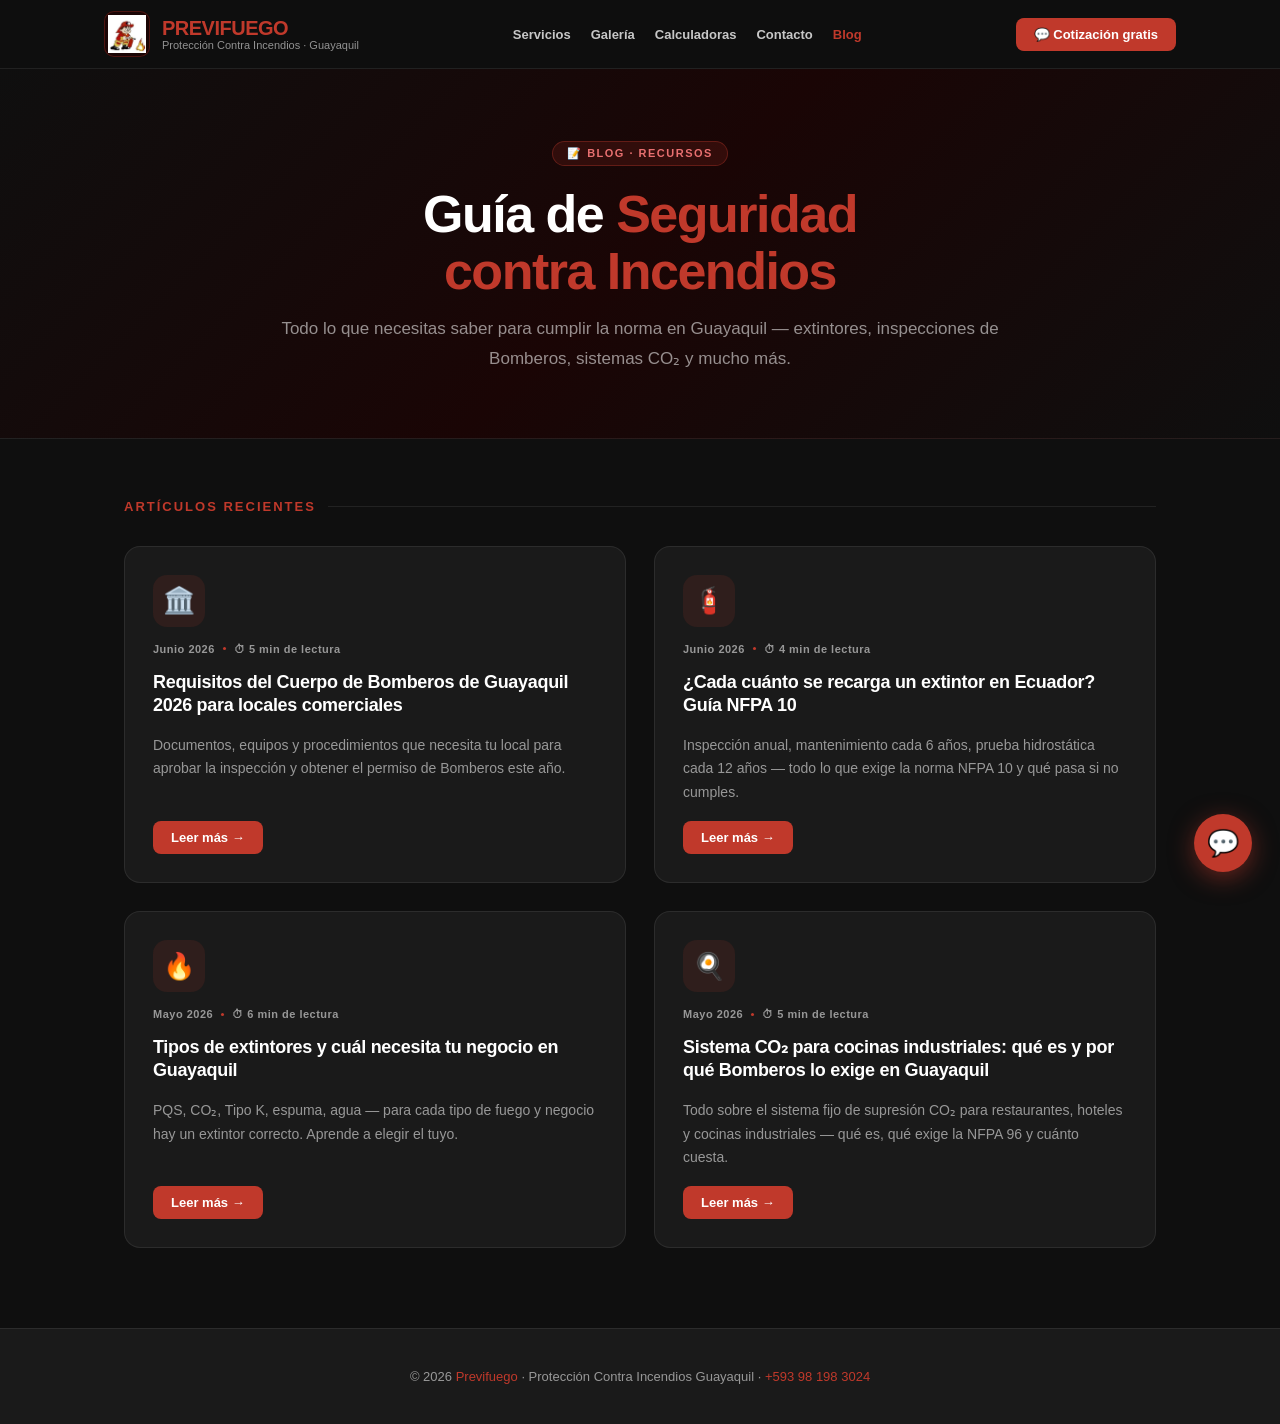
==== blog/index.html @ 10d08423 "Add SEO blog with 4 articles targeting Guayaquil fire safety keywords - Blog index at /blog/ with 4 " ====
<!DOCTYPE html>
<html lang="es">
<head>
<meta charset="UTF-8">
<meta name="viewport" content="width=device-width,initial-scale=1.0">
<title>Blog de Seguridad contra Incendios Guayaquil | Previfuego</title>
<meta name="description" content="Guías prácticas sobre extintores, inspecciones de Bomberos, sistemas CO₂ y normativa NFPA en Guayaquil. Todo lo que necesitas saber para cumplir la norma.">
<meta name="robots" content="index, follow">
<link rel="canonical" href="https://previfuego.com.ec/blog/">
<meta property="og:title" content="Blog de Seguridad contra Incendios | Previfuego Guayaquil">
<meta property="og:description" content="Guías prácticas sobre extintores, inspecciones de Bomberos, sistemas CO₂ y normativa NFPA en Guayaquil.">
<meta property="og:type" content="website">
<meta property="og:url" content="https://previfuego.com.ec/blog/">
<meta property="og:image" content="https://previfuego.com.ec/img/logo-previfuego.jpg">
<link rel="icon" href="../img/logo-previfuego.jpg" type="image/jpeg">
<meta name="theme-color" content="#c0392b">
<style>
*{margin:0;padding:0;box-sizing:border-box;}
:root{--r:#c0392b;--r2:#a93226;--dark:#0f0f0f;--dark2:#1a1a1a;--dark3:#222;--border:rgba(255,255,255,.08);--text:#e8e8e8;--muted:rgba(255,255,255,.55);}
html{scroll-behavior:smooth;overflow-x:hidden;}
body{font-family:-apple-system,BlinkMacSystemFont,'Segoe UI',sans-serif;background:var(--dark);color:var(--text);}
a{text-decoration:none;color:inherit;}
img{max-width:100%;display:block;}

/* NAV */
nav{background:rgba(15,15,15,.97);border-bottom:1px solid var(--border);position:sticky;top:0;z-index:100;backdrop-filter:blur(12px);}
.nw{max-width:1120px;margin:0 auto;padding:0 24px;height:68px;display:flex;align-items:center;justify-content:space-between;gap:16px;}
.nl{display:flex;align-items:center;gap:12px;}
.nli{width:46px;height:46px;border-radius:10px;overflow:hidden;flex-shrink:0;background:#1a0505;display:flex;align-items:center;justify-content:center;border:1px solid rgba(192,57,43,.3);}
.nli img{width:100%;height:100%;object-fit:contain;padding:3px;}
.nlt{font-size:20px;font-weight:800;color:var(--r);letter-spacing:-0.5px;line-height:1;}
.nls{font-size:11px;color:var(--muted);font-weight:500;margin-top:1px;}
.nm{display:flex;gap:20px;}
.nm a{font-size:13px;font-weight:600;color:var(--text);transition:color .15s;white-space:nowrap;opacity:.85;}
.nm a:hover{color:var(--r);opacity:1;}
.nct{background:var(--r);color:#fff;padding:9px 18px;border-radius:8px;font-size:13px;font-weight:700;transition:all .15s;white-space:nowrap;flex-shrink:0;}
.nct:hover{background:var(--r2);transform:translateY(-1px);}
.hbg{display:none;flex-direction:column;gap:5px;cursor:pointer;padding:8px;border:none;background:none;margin-left:8px;}
.hbg span{display:block;width:22px;height:2px;background:var(--text);border-radius:2px;transition:all .25s;}
.hbg.open span:nth-child(1){transform:translateY(7px) rotate(45deg);}
.hbg.open span:nth-child(2){opacity:0;}
.hbg.open span:nth-child(3){transform:translateY(-7px) rotate(-45deg);}
@media(max-width:900px){.nm{display:none;}.hbg{display:flex;}}
.mob-menu{display:none;position:fixed;inset:0;top:68px;background:var(--dark);z-index:99;padding:24px;flex-direction:column;gap:4px;border-top:1px solid var(--border);overflow-y:auto;}
.mob-menu.open{display:flex;}
.mob-menu a{font-size:16px;font-weight:700;color:var(--text);padding:14px 0;border-bottom:1px solid var(--border);display:flex;align-items:center;justify-content:space-between;}
.mob-menu a::after{content:'→';opacity:.3;font-size:14px;}
.mob-menu a:hover{color:var(--r);}
.mob-menu-cta{margin-top:16px;background:var(--r)!important;color:#fff!important;padding:16px!important;border-radius:12px!important;border:none!important;justify-content:center!important;font-size:16px!important;}
.mob-menu-cta::after{display:none!important;}

/* HERO */
.blog-hero{background:linear-gradient(135deg,#0f0f0f 0%,#1a0505 50%,#0f0f0f 100%);border-bottom:1px solid var(--border);padding:72px 24px 64px;}
.blog-hero-inner{max-width:760px;margin:0 auto;text-align:center;}
.blog-tag{display:inline-flex;align-items:center;gap:8px;background:rgba(192,57,43,.15);border:1px solid rgba(192,57,43,.35);color:#e87070;font-size:11px;font-weight:700;padding:5px 14px;border-radius:30px;letter-spacing:1.5px;text-transform:uppercase;margin-bottom:20px;}
.blog-hero h1{font-size:clamp(32px,5vw,52px);font-weight:800;color:#fff;line-height:1.1;letter-spacing:-1.5px;margin-bottom:14px;}
.blog-hero h1 span{color:var(--r);}
.blog-hero p{font-size:17px;color:var(--muted);line-height:1.75;}

/* GRID */
.blog-section{max-width:1080px;margin:0 auto;padding:60px 24px 80px;}
.blog-section-title{font-size:13px;font-weight:700;color:var(--r);letter-spacing:2px;text-transform:uppercase;margin-bottom:32px;display:flex;align-items:center;gap:12px;}
.blog-section-title::after{content:'';flex:1;height:1px;background:var(--border);}
.cards{display:grid;grid-template-columns:repeat(2,1fr);gap:28px;}
@media(max-width:680px){.cards{grid-template-columns:1fr;}}

.card{background:var(--dark2);border:1px solid var(--border);border-radius:16px;padding:28px;transition:all .25s;display:flex;flex-direction:column;gap:16px;position:relative;overflow:hidden;}
.card::before{content:'';position:absolute;inset:0;border-radius:16px;border:1px solid transparent;transition:border-color .25s;}
.card:hover{transform:translateY(-5px);border-color:rgba(192,57,43,.4);box-shadow:0 20px 60px rgba(192,57,43,.12);}
.card-icon{width:52px;height:52px;background:rgba(192,57,43,.12);border-radius:14px;display:flex;align-items:center;justify-content:center;font-size:26px;flex-shrink:0;}
.card-meta{display:flex;align-items:center;gap:8px;font-size:11px;color:var(--muted);font-weight:600;letter-spacing:.5px;}
.card-dot{width:3px;height:3px;background:var(--r);border-radius:50%;}
.card h2{font-size:18px;font-weight:800;color:#fff;line-height:1.3;letter-spacing:-.3px;}
.card p{font-size:14px;color:var(--muted);line-height:1.7;flex:1;}
.card-link{display:inline-flex;align-items:center;gap:6px;background:var(--r);color:#fff;padding:9px 18px;border-radius:8px;font-size:13px;font-weight:700;transition:all .15s;align-self:flex-start;margin-top:auto;}
.card-link:hover{background:var(--r2);transform:translateX(3px);}

/* WA STICKY */
.wa-btn{position:fixed;bottom:28px;right:28px;z-index:999;background:var(--r);color:#fff;width:58px;height:58px;border-radius:50%;display:flex;align-items:center;justify-content:center;font-size:26px;box-shadow:0 6px 24px rgba(192,57,43,.5);animation:pulse-wa 2.5s infinite;}
@keyframes pulse-wa{0%,100%{box-shadow:0 6px 24px rgba(192,57,43,.5),0 0 0 0 rgba(192,57,43,.4);}50%{box-shadow:0 6px 24px rgba(192,57,43,.5),0 0 0 12px rgba(192,57,43,0);}}
.wa-btn:hover{background:var(--r2);transform:scale(1.08);}

/* FOOTER */
footer{background:var(--dark2);border-top:1px solid var(--border);padding:40px 24px;text-align:center;}
footer p{font-size:13px;color:var(--muted);}
footer a{color:var(--r);}
footer a:hover{text-decoration:underline;}
</style>
</head>
<body>

<!-- NAV -->
<nav role="navigation" aria-label="Menú principal">
  <div class="nw">
    <a class="nl" href="https://previfuego.com.ec/">
      <div class="nli"><img src="../img/logo-previfuego.webp" alt="Previfuego logo" onerror="this.style.display='none'"></div>
      <div><div class="nlt">PREVIFUEGO</div><div class="nls">Protección Contra Incendios · Guayaquil</div></div>
    </a>
    <div class="nm">
      <a href="https://previfuego.com.ec/#servicios">Servicios</a>
      <a href="https://previfuego.com.ec/#galeria">Galería</a>
      <a href="https://previfuego.com.ec/#calculadora">Calculadoras</a>
      <a href="https://previfuego.com.ec/#contacto">Contacto</a>
      <a href="/blog/" style="color:var(--r);opacity:1;">Blog</a>
    </div>
    <a class="nct" href="https://wa.me/593981983024?text=Hola,%20necesito%20información%20sobre%20protección%20contra%20incendios" target="_blank" rel="noopener noreferrer">💬 Cotización gratis</a>
    <button class="hbg" id="hbg" aria-label="Abrir menú" onclick="document.getElementById('hbg').classList.toggle('open');document.getElementById('mobMenu').classList.toggle('open');">
      <span></span><span></span><span></span>
    </button>
  </div>
</nav>
<div class="mob-menu" id="mobMenu">
  <a href="https://previfuego.com.ec/#servicios">🧯 Servicios</a>
  <a href="https://previfuego.com.ec/#galeria">📸 Galería</a>
  <a href="https://previfuego.com.ec/#calculadora">🔢 Calculadoras</a>
  <a href="https://previfuego.com.ec/#contacto">📍 Contacto</a>
  <a href="/blog/">📝 Blog</a>
  <a class="mob-menu-cta" href="https://wa.me/593981983024?text=Hola,%20necesito%20información%20sobre%20protección%20contra%20incendios" target="_blank" rel="noopener noreferrer">💬 Cotización gratis por WhatsApp</a>
</div>

<!-- HERO -->
<div class="blog-hero">
  <div class="blog-hero-inner">
    <div class="blog-tag">📝 Blog · Recursos</div>
    <h1>Guía de <span>Seguridad<br>contra Incendios</span></h1>
    <p>Todo lo que necesitas saber para cumplir la norma en Guayaquil — extintores, inspecciones de Bomberos, sistemas CO₂ y mucho más.</p>
  </div>
</div>

<!-- ARTICLES -->
<div class="blog-section">
  <div class="blog-section-title">Artículos recientes</div>
  <div class="cards">

    <article class="card">
      <div class="card-icon">🏛️</div>
      <div class="card-meta">
        <span>Junio 2026</span><span class="card-dot"></span><span>⏱ 5 min de lectura</span>
      </div>
      <h2>Requisitos del Cuerpo de Bomberos de Guayaquil 2026 para locales comerciales</h2>
      <p>Documentos, equipos y procedimientos que necesita tu local para aprobar la inspección y obtener el permiso de Bomberos este año.</p>
      <a class="card-link" href="requisitos-bomberos-guayaquil-2026.html">Leer más →</a>
    </article>

    <article class="card">
      <div class="card-icon">🧯</div>
      <div class="card-meta">
        <span>Junio 2026</span><span class="card-dot"></span><span>⏱ 4 min de lectura</span>
      </div>
      <h2>¿Cada cuánto se recarga un extintor en Ecuador? Guía NFPA 10</h2>
      <p>Inspección anual, mantenimiento cada 6 años, prueba hidrostática cada 12 años — todo lo que exige la norma NFPA 10 y qué pasa si no cumples.</p>
      <a class="card-link" href="cada-cuanto-se-recarga-extintor-ecuador.html">Leer más →</a>
    </article>

    <article class="card">
      <div class="card-icon">🔥</div>
      <div class="card-meta">
        <span>Mayo 2026</span><span class="card-dot"></span><span>⏱ 6 min de lectura</span>
      </div>
      <h2>Tipos de extintores y cuál necesita tu negocio en Guayaquil</h2>
      <p>PQS, CO₂, Tipo K, espuma, agua — para cada tipo de fuego y negocio hay un extintor correcto. Aprende a elegir el tuyo.</p>
      <a class="card-link" href="tipos-de-extintores-cual-necesita-tu-negocio.html">Leer más →</a>
    </article>

    <article class="card">
      <div class="card-icon">🍳</div>
      <div class="card-meta">
        <span>Mayo 2026</span><span class="card-dot"></span><span>⏱ 5 min de lectura</span>
      </div>
      <h2>Sistema CO₂ para cocinas industriales: qué es y por qué Bomberos lo exige en Guayaquil</h2>
      <p>Todo sobre el sistema fijo de supresión CO₂ para restaurantes, hoteles y cocinas industriales — qué es, qué exige la NFPA 96 y cuánto cuesta.</p>
      <a class="card-link" href="sistema-co2-cocinas-industriales-guayaquil.html">Leer más →</a>
    </article>

  </div>
</div>

<!-- WA STICKY -->
<a class="wa-btn" href="https://wa.me/593981983024?text=Hola,%20necesito%20información%20sobre%20protección%20contra%20incendios" target="_blank" rel="noopener noreferrer" aria-label="Contactar por WhatsApp">💬</a>

<!-- FOOTER -->
<footer>
  <p>© 2026 <a href="https://previfuego.com.ec/">Previfuego</a> · Protección Contra Incendios Guayaquil · <a href="https://wa.me/593981983024">+593 98 198 3024</a></p>
</footer>

<script type="application/ld+json">
{
  "@context": "https://schema.org",
  "@type": "Blog",
  "name": "Blog de Seguridad contra Incendios — Previfuego",
  "url": "https://previfuego.com.ec/blog/",
  "description": "Guías prácticas sobre extintores, inspecciones de Bomberos, sistemas CO₂ y normativa NFPA en Guayaquil.",
  "publisher": {
    "@type": "Organization",
    "name": "Previfuego",
    "url": "https://previfuego.com.ec",
    "logo": {"@type": "ImageObject", "url": "https://previfuego.com.ec/img/logo-previfuego.jpg"}
  }
}
</script>
</body>
</html>
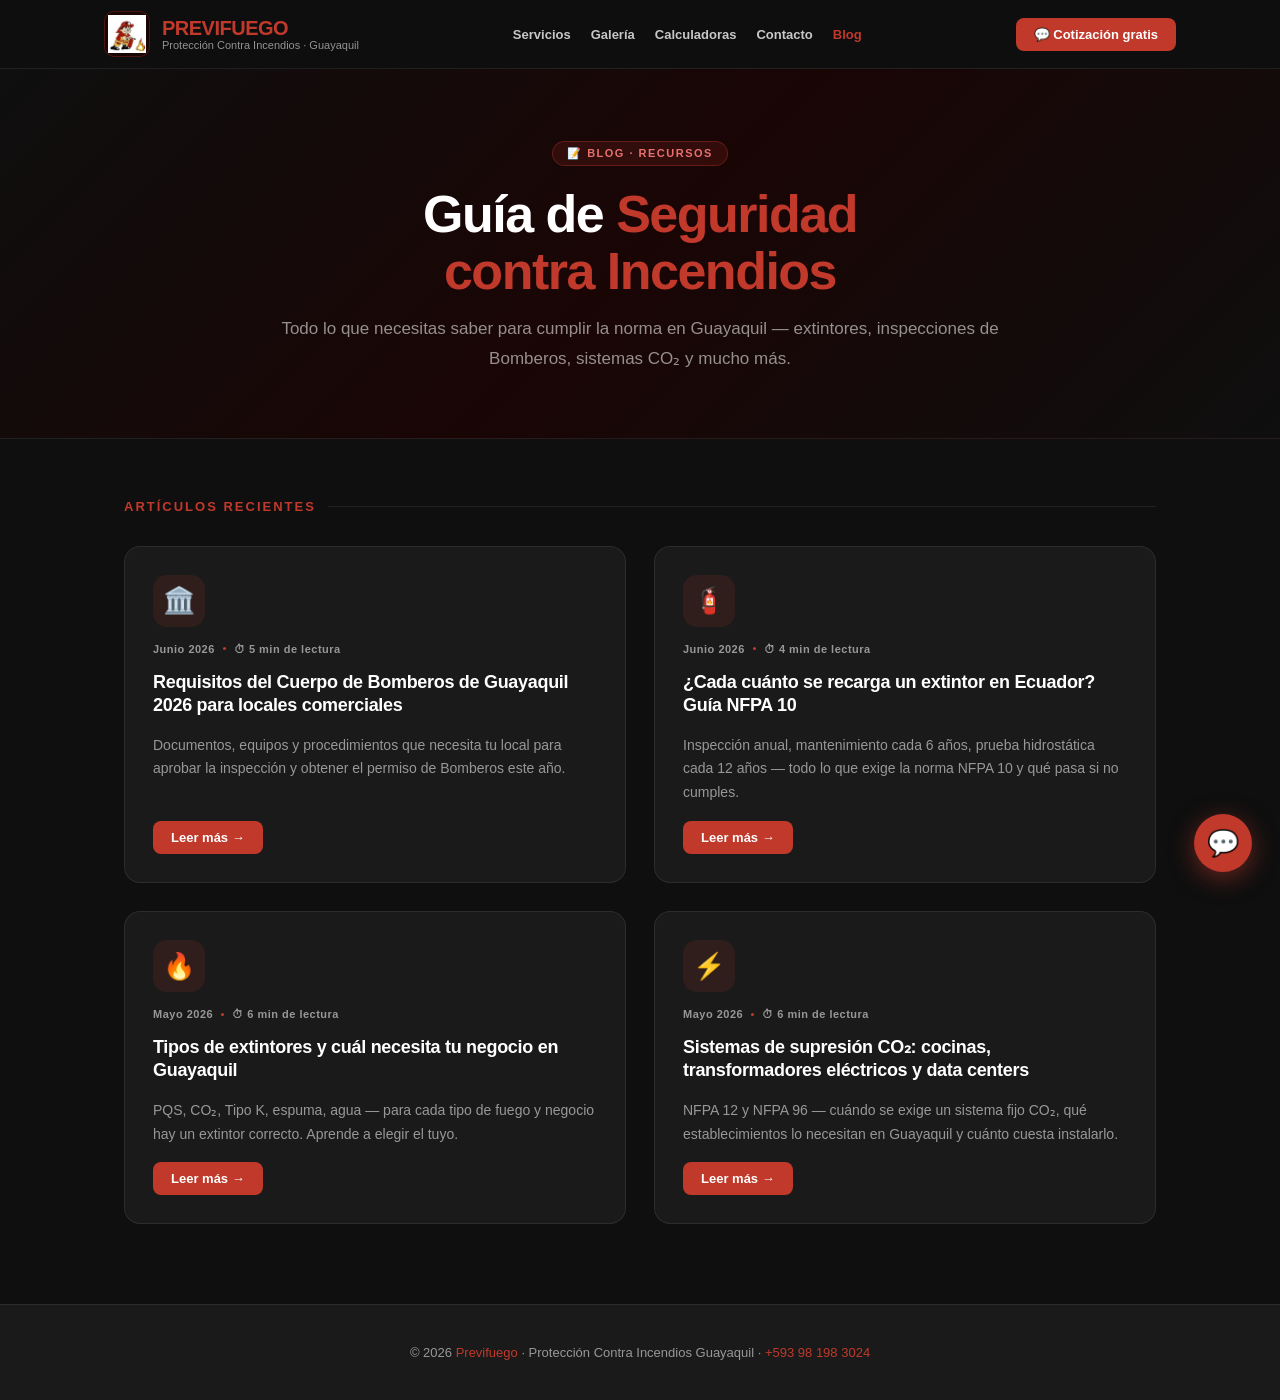
==== commit 25551618: "Expand CO2 article to cover NFPA 12 + simplify pricing - Add NFPA 12 section covering transformadore" ====
--- a/blog/index.html
+++ b/blog/index.html
@@ -65,7 +65,7 @@
 @media(max-width:680px){.cards{grid-template-columns:1fr;}}
 
 .card{background:var(--dark2);border:1px solid var(--border);border-radius:16px;padding:28px;transition:all .25s;display:flex;flex-direction:column;gap:16px;position:relative;overflow:hidden;}
-.card::before{content:'';position:absolute;inset:0;border-radius:16px;border:1px solid transparent;transition:border-color .25s;}
+.card::before{content:'';position:absolute;inset:0;border-radius:16px;border:1px solid transparent;transition:border-color .25s;pointer-events:none;}
 .card:hover{transform:translateY(-5px);border-color:rgba(192,57,43,.4);box-shadow:0 20px 60px rgba(192,57,43,.12);}
 .card-icon{width:52px;height:52px;background:rgba(192,57,43,.12);border-radius:14px;display:flex;align-items:center;justify-content:center;font-size:26px;flex-shrink:0;}
 .card-meta{display:flex;align-items:center;gap:8px;font-size:11px;color:var(--muted);font-weight:600;letter-spacing:.5px;}
@@ -163,12 +163,12 @@
     </article>
 
     <article class="card">
-      <div class="card-icon">🍳</div>
-      <div class="card-meta">
-        <span>Mayo 2026</span><span class="card-dot"></span><span>⏱ 5 min de lectura</span>
-      </div>
-      <h2>Sistema CO₂ para cocinas industriales: qué es y por qué Bomberos lo exige en Guayaquil</h2>
-      <p>Todo sobre el sistema fijo de supresión CO₂ para restaurantes, hoteles y cocinas industriales — qué es, qué exige la NFPA 96 y cuánto cuesta.</p>
+      <div class="card-icon">⚡</div>
+      <div class="card-meta">
+        <span>Mayo 2026</span><span class="card-dot"></span><span>⏱ 6 min de lectura</span>
+      </div>
+      <h2>Sistemas de supresión CO₂: cocinas, transformadores eléctricos y data centers</h2>
+      <p>NFPA 12 y NFPA 96 — cuándo se exige un sistema fijo CO₂, qué establecimientos lo necesitan en Guayaquil y cuánto cuesta instalarlo.</p>
       <a class="card-link" href="sistema-co2-cocinas-industriales-guayaquil.html">Leer más →</a>
     </article>
 
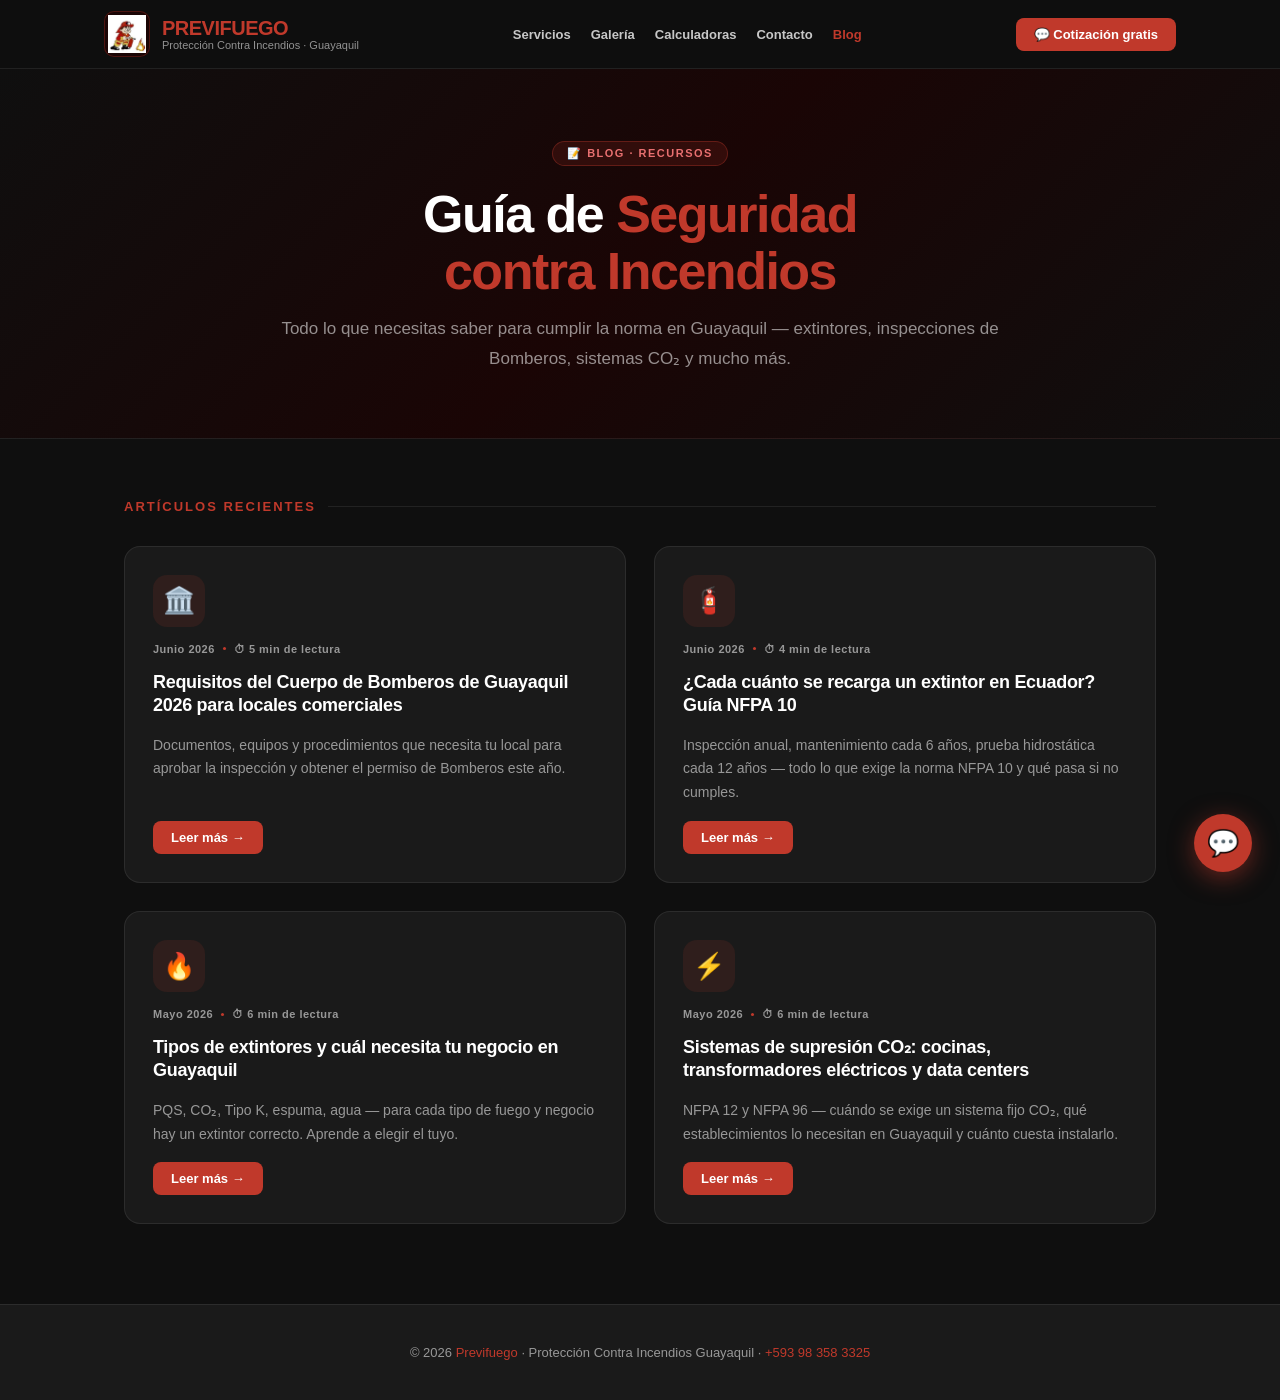
==== commit 5100b4df: "Fix phone number, FAQ, and gallery captions - Replace wrong phone 981983024 with correct 983583325 a" ====
--- a/blog/index.html
+++ b/blog/index.html
@@ -103,7 +103,7 @@
       <a href="https://previfuego.com.ec/#contacto">Contacto</a>
       <a href="/blog/" style="color:var(--r);opacity:1;">Blog</a>
     </div>
-    <a class="nct" href="https://wa.me/593981983024?text=Hola,%20necesito%20información%20sobre%20protección%20contra%20incendios" target="_blank" rel="noopener noreferrer">💬 Cotización gratis</a>
+    <a class="nct" href="https://wa.me/593983583325?text=Hola,%20necesito%20información%20sobre%20protección%20contra%20incendios" target="_blank" rel="noopener noreferrer">💬 Cotización gratis</a>
     <button class="hbg" id="hbg" aria-label="Abrir menú" onclick="document.getElementById('hbg').classList.toggle('open');document.getElementById('mobMenu').classList.toggle('open');">
       <span></span><span></span><span></span>
     </button>
@@ -115,7 +115,7 @@
   <a href="https://previfuego.com.ec/#calculadora">🔢 Calculadoras</a>
   <a href="https://previfuego.com.ec/#contacto">📍 Contacto</a>
   <a href="/blog/">📝 Blog</a>
-  <a class="mob-menu-cta" href="https://wa.me/593981983024?text=Hola,%20necesito%20información%20sobre%20protección%20contra%20incendios" target="_blank" rel="noopener noreferrer">💬 Cotización gratis por WhatsApp</a>
+  <a class="mob-menu-cta" href="https://wa.me/593983583325?text=Hola,%20necesito%20información%20sobre%20protección%20contra%20incendios" target="_blank" rel="noopener noreferrer">💬 Cotización gratis por WhatsApp</a>
 </div>
 
 <!-- HERO -->
@@ -176,11 +176,11 @@
 </div>
 
 <!-- WA STICKY -->
-<a class="wa-btn" href="https://wa.me/593981983024?text=Hola,%20necesito%20información%20sobre%20protección%20contra%20incendios" target="_blank" rel="noopener noreferrer" aria-label="Contactar por WhatsApp">💬</a>
+<a class="wa-btn" href="https://wa.me/593983583325?text=Hola,%20necesito%20información%20sobre%20protección%20contra%20incendios" target="_blank" rel="noopener noreferrer" aria-label="Contactar por WhatsApp">💬</a>
 
 <!-- FOOTER -->
 <footer>
-  <p>© 2026 <a href="https://previfuego.com.ec/">Previfuego</a> · Protección Contra Incendios Guayaquil · <a href="https://wa.me/593981983024">+593 98 198 3024</a></p>
+  <p>© 2026 <a href="https://previfuego.com.ec/">Previfuego</a> · Protección Contra Incendios Guayaquil · <a href="https://wa.me/593983583325">+593 98 358 3325</a></p>
 </footer>
 
 <script type="application/ld+json">
